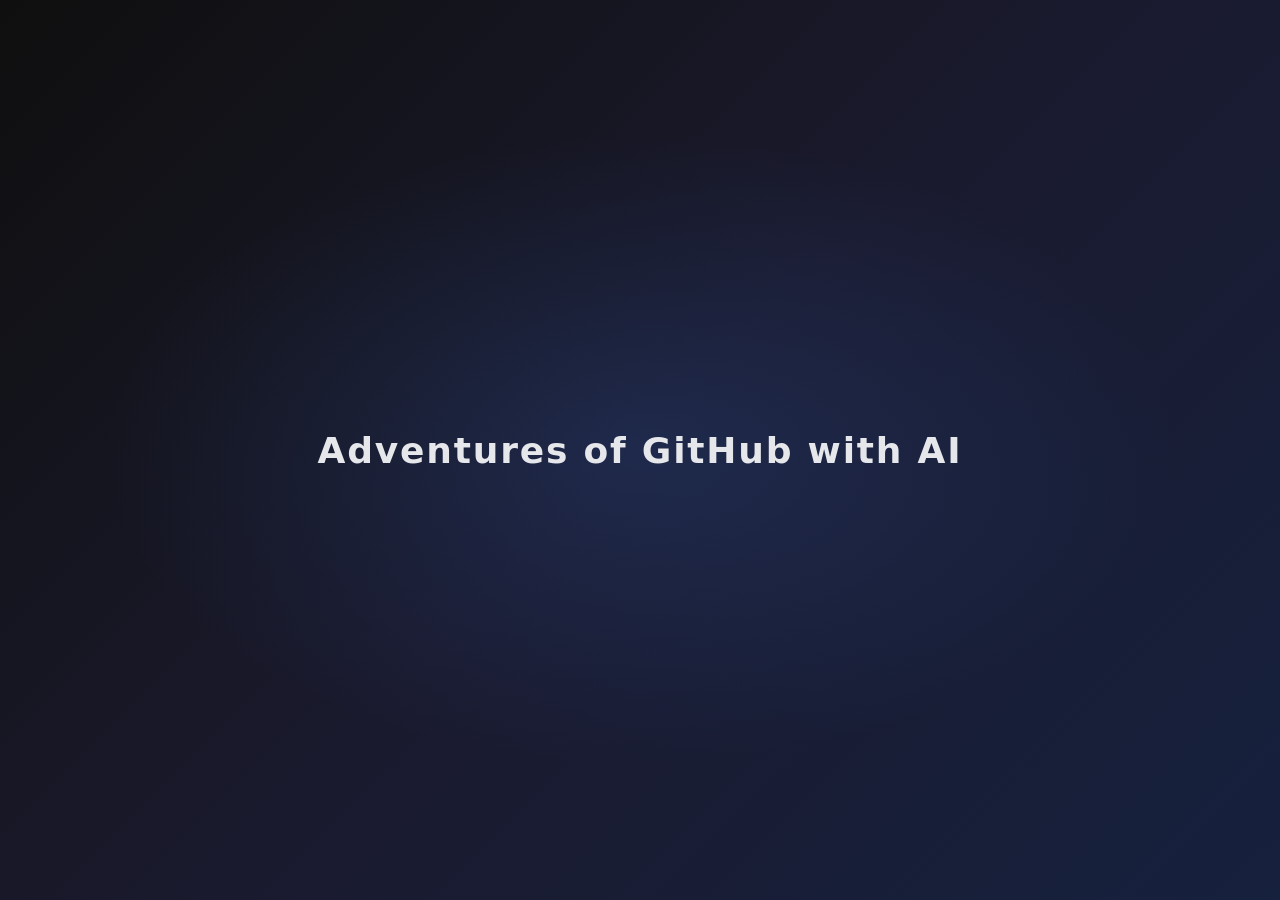
==== src/index.html @ 821e32aa "Reorganize code into src/ folder" ====
<!DOCTYPE html>
<html lang="en">
<head>
  <meta charset="UTF-8">
  <meta name="viewport" content="width=device-width, initial-scale=1.0">
  <title>Adventures of GitHub with AI</title>
  <link rel="stylesheet" href="css/style.css">
</head>
<body>
  <h1>Adventures of GitHub with AI</h1>

  <script src="js/main.js"></script>
</body>
</html>
---- src/css/style.css ----
/* src/css/style.css — styles live inside the src/ folder */
:root {
  --bg: linear-gradient(135deg, #0f0f0f 0%, #1a1a2e 50%, #16213e 100%);
  --accent: #3b82f6;
}

html,
body {
  height: 100%;
  margin: 0;
  padding: 0;
  font-family: system-ui, -apple-system, BlinkMacSystemFont, "Segoe UI", Roboto, sans-serif;
  background:
    radial-gradient(ellipse 60% 50% at 50% 50%, rgba(59, 130, 246, 0.15) 0%, transparent 70%),
    var(--bg);
  color: #e5e7eb;
}

body {
  display: grid;
  place-items: center;
}

h1 {
  font-size: 2.25rem;
  letter-spacing: 0.05em;
}
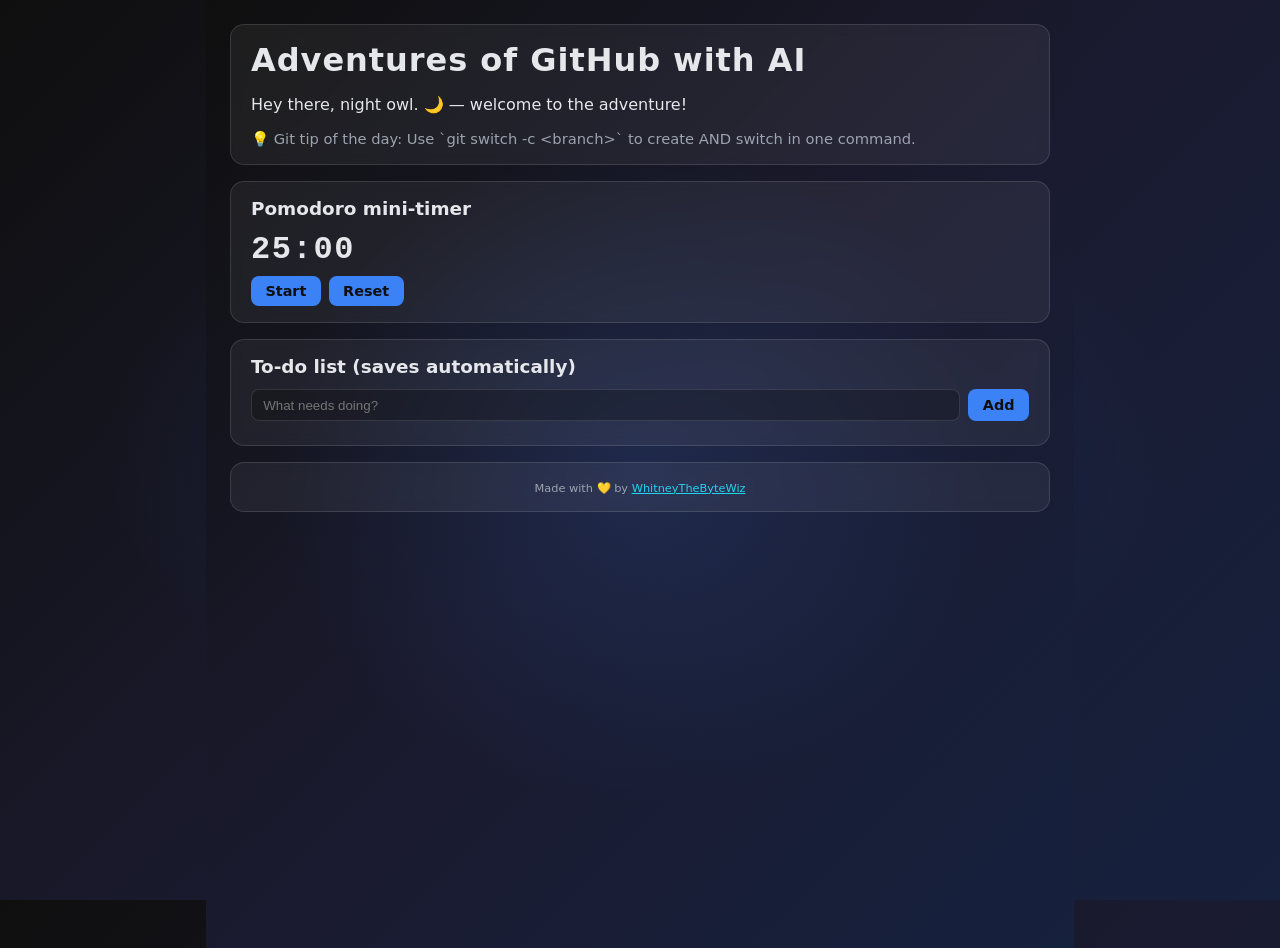
==== commit 3df8258c: "Add 3 MVPs to the adventure site (greeting, pomodoro timer, todo)" ====
--- a/src/index.html
+++ b/src/index.html
@@ -7,7 +7,35 @@
   <link rel="stylesheet" href="css/style.css">
 </head>
 <body>
-  <h1>Adventures of GitHub with AI</h1>
+  <header class="card">
+    <h1>Adventures of GitHub with AI</h1>
+    <p id="greeting">Loading your greeting… 👋</p>
+    <p id="git-tip" class="tip"></p>
+  </header>
+
+  <main>
+    <section class="card">
+      <h2>Pomodoro mini-timer</h2>
+      <div id="timer" class="timer">25:00</div>
+      <div class="controls">
+        <button id="start">Start</button>
+        <button id="reset">Reset</button>
+      </div>
+    </section>
+
+    <section class="card">
+      <h2>To-do list (saves automatically)</h2>
+      <form id="todo-form" autocomplete="off">
+        <input id="todo-input" type="text" placeholder="What needs doing?" />
+        <button type="submit">Add</button>
+      </form>
+      <ul id="todo-list"></ul>
+    </section>
+  </main>
+
+  <footer class="card">
+    <small>Made with 💛 by <a href="https://github.com/WhitneyTheByteWiz">WhitneyTheByteWiz</a></small>
+  </footer>
 
   <script src="js/main.js"></script>
 </body>
--- a/src/css/style.css
+++ b/src/css/style.css
@@ -2,6 +2,11 @@
 :root {
   --bg: linear-gradient(135deg, #0f0f0f 0%, #1a1a2e 50%, #16213e 100%);
   --accent: #3b82f6;
+  --accent2: #22d3ee;
+  --card: rgba(255, 255, 255, 0.06);
+  --border: rgba(255, 255, 255, 0.12);
+  --text: #e5e7eb;
+  --muted: #9ca3af;
 }
 
 html,
@@ -13,15 +18,88 @@
   background:
     radial-gradient(ellipse 60% 50% at 50% 50%, rgba(59, 130, 246, 0.15) 0%, transparent 70%),
     var(--bg);
-  color: #e5e7eb;
+  color: var(--text);
 }
 
 body {
-  display: grid;
-  place-items: center;
+  display: block;
+  max-width: 820px;
+  margin: 0 auto;
+  padding: 1.5rem;
 }
 
-h1 {
-  font-size: 2.25rem;
+/* ---- cards / layout ---- */
+.card {
+  background: var(--card);
+  border: 1px solid var(--border);
+  border-radius: 14px;
+  padding: 1rem 1.25rem;
+  margin-bottom: 1rem;
+  backdrop-filter: blur(6px);
+}
+
+h1 { font-size: 2rem; letter-spacing: 0.03em; margin: 0 0 0.25rem; }
+h2 { font-size: 1.15rem; margin: 0 0 0.75rem; }
+a { color: var(--accent2); }
+.tip { color: var(--muted); font-size: 0.92rem; margin: 0.15rem 0 0; }
+
+/* ---- timer ---- */
+.timer {
+  font-family: ui-monospace, "SF Mono", Menlo, Consolas, monospace;
+  font-size: 2rem;
+  font-weight: 700;
   letter-spacing: 0.05em;
 }
+.controls { display: flex; gap: 0.5rem; margin-top: 0.5rem; }
+
+/* ---- buttons ---- */
+button {
+  background: var(--accent);
+  color: #0f0f0f;
+  border: none;
+  border-radius: 8px;
+  padding: 0.45rem 0.9rem;
+  font: 600 0.9rem system-ui, sans-serif;
+  cursor: pointer;
+  transition: transform 0.05s, filter 0.15s;
+}
+button:hover { filter: brightness(1.1); }
+button:active { transform: scale(0.97); }
+
+/* ---- todo ---- */
+#todo-form { display: flex; gap: 0.5rem; margin-bottom: 0.5rem; }
+#todo-input {
+  flex: 1;
+  background: rgba(0, 0, 0, 0.25);
+  border: 1px solid var(--border);
+  border-radius: 8px;
+  padding: 0.45rem 0.7rem;
+  color: var(--text);
+  outline: none;
+}
+#todo-input:focus { border-color: var(--accent); }
+
+#todo-list {
+  list-style: none;
+  padding: 0;
+  margin: 0;
+  display: flex;
+  flex-direction: column;
+  gap: 0.35rem;
+}
+.todo-item {
+  display: flex;
+  align-items: center;
+  justify-content: space-between;
+  background: rgba(0, 0, 0, 0.2);
+  border-radius: 8px;
+  padding: 0.35rem 0.6rem;
+}
+.todo-item button {
+  background: transparent;
+  color: var(--muted);
+  font-size: 1.1rem;
+}
+
+/* ---- footer ---- */
+footer { text-align: center; color: var(--muted); font-size: 0.85rem; }
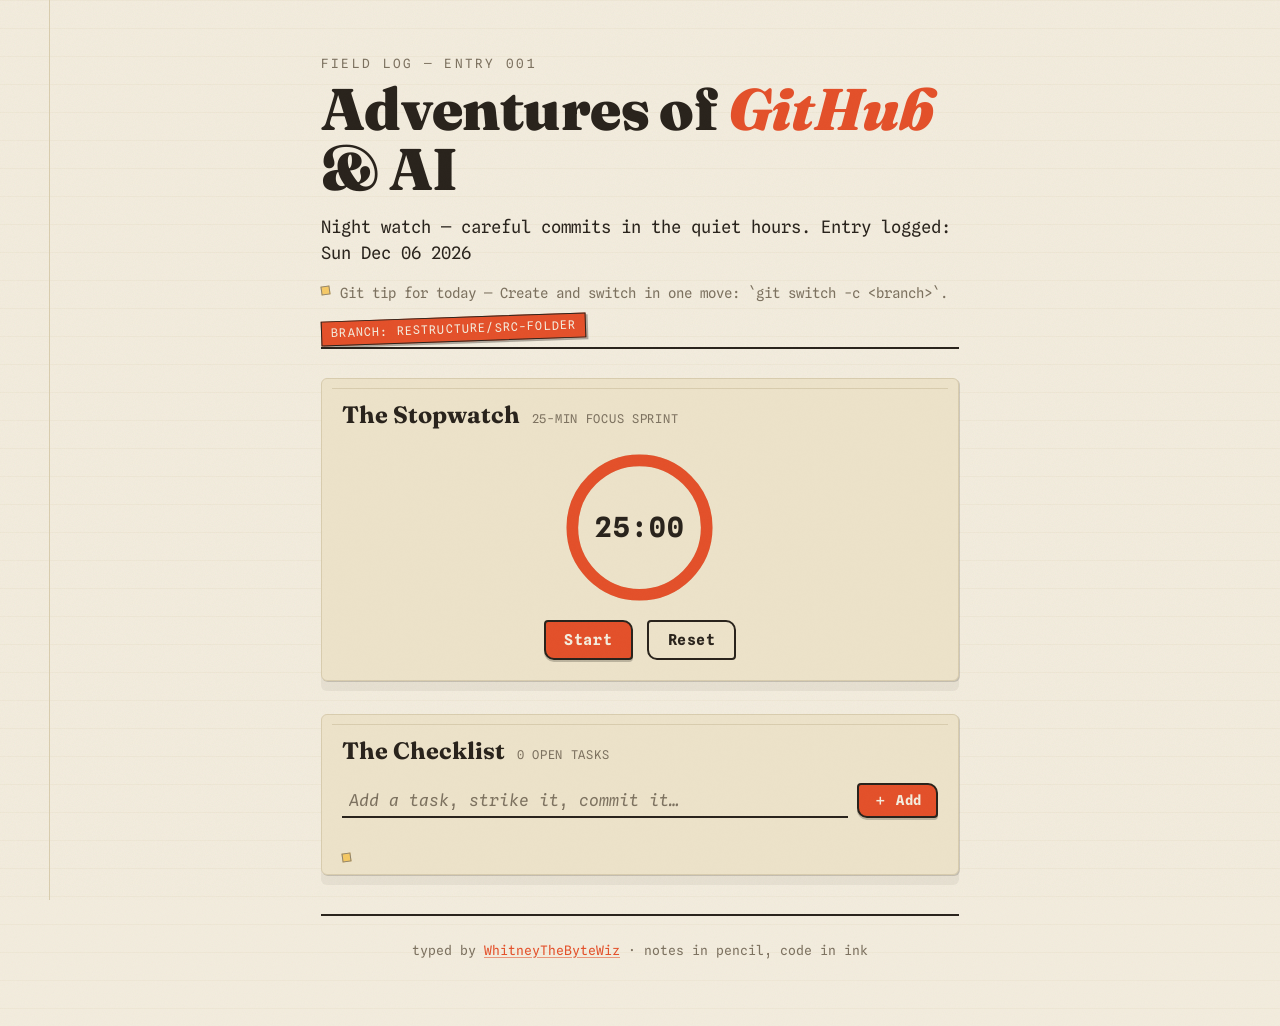
==== commit ccf8b44a: "Redesign site as The Field Log: paper-and-ink UI, stopwatch ring, persistent checklist" ====
--- a/src/index.html
+++ b/src/index.html
@@ -3,38 +3,61 @@
 <head>
   <meta charset="UTF-8">
   <meta name="viewport" content="width=device-width, initial-scale=1.0">
-  <title>Adventures of GitHub with AI</title>
+  <title>Adventures of GitHub with AI — Field Log</title>
+  <link rel="preconnect" href="https://fonts.googleapis.com">
+  <link rel="preconnect" href="https://fonts.gstatic.com" crossorigin>
+  <link href="https://fonts.googleapis.com/css2?family=Fraunces:opsz,wght@9..144,400;9..144,700;9..144,900&family=Spline+Sans+Mono:wght@400;500;700&display=swap" rel="stylesheet">
   <link rel="stylesheet" href="css/style.css">
 </head>
 <body>
-  <header class="card">
-    <h1>Adventures of GitHub with AI</h1>
-    <p id="greeting">Loading your greeting… 👋</p>
-    <p id="git-tip" class="tip"></p>
-  </header>
+  <div class="masthead">
+    <p class="eyebrow">Field Log — Entry 001</p>
+    <h1>Adventures of <span class="accent">GitHub</span> &amp; AI</h1>
+    <p class="logline" id="greeting">Logging in…</p>
+    <p class="margin-note" id="git-tip"></p>
+    <p class="stamp" aria-hidden="true">BRANCH: restructure/src-folder</p>
+  </div>
 
   <main>
-    <section class="card">
-      <h2>Pomodoro mini-timer</h2>
-      <div id="timer" class="timer">25:00</div>
+    <section class="card stopwatch" aria-labelledby="stopwatch-title">
+      <header class="card-label">
+        <h2 id="stopwatch-title">The Stopwatch</h2>
+        <span class="rule">25-min focus sprint</span>
+      </header>
+
+      <div class="dial">
+        <svg class="ring" viewBox="0 0 120 120" role="img" aria-label="Time remaining ring">
+          <circle class="ring-track" cx="60" cy="60" r="52" />
+          <circle class="ring-progress" id="ring-progress" cx="60" cy="60" r="52" />
+        </svg>
+        <span class="dial-time" id="timer">25:00</span>
+      </div>
+
       <div class="controls">
-        <button id="start">Start</button>
-        <button id="reset">Reset</button>
+        <button class="btn primary" id="start" type="button">Start</button>
+        <button class="btn ghost" id="reset" type="button">Reset</button>
       </div>
     </section>
 
-    <section class="card">
-      <h2>To-do list (saves automatically)</h2>
+    <section class="card checklist" aria-labelledby="checklist-title">
+      <header class="card-label">
+        <h2 id="checklist-title">The Checklist</h2>
+        <span class="rule" id="todo-count">0 open tasks</span>
+      </header>
+
       <form id="todo-form" autocomplete="off">
-        <input id="todo-input" type="text" placeholder="What needs doing?" />
-        <button type="submit">Add</button>
+        <label class="sr-only" for="todo-input">New checklist item</label>
+        <input id="todo-input" type="text" placeholder="Add a task, strike it, commit it…" />
+        <button class="btn primary small" type="submit" aria-label="Add task">＋ Add</button>
       </form>
+
       <ul id="todo-list"></ul>
+      <p class="margin-note kudos" id="todo-kudos"></p>
     </section>
   </main>
 
-  <footer class="card">
-    <small>Made with 💛 by <a href="https://github.com/WhitneyTheByteWiz">WhitneyTheByteWiz</a></small>
+  <footer class="colophon">
+    <p>typed by <a href="https://github.com/WhitneyTheByteWiz">WhitneyTheByteWiz</a> · notes in pencil, code in ink</p>
   </footer>
 
   <script src="js/main.js"></script>
--- a/src/css/style.css
+++ b/src/css/style.css
@@ -1,105 +1,433 @@
-/* src/css/style.css — styles live inside the src/ folder */
+/* ============================================================
+   Adventures of GitHub with AI — "The Field Log"
+   Warm paper & ink. Logbook, not landing page.
+   ============================================================ */
+
 :root {
-  --bg: linear-gradient(135deg, #0f0f0f 0%, #1a1a2e 50%, #16213e 100%);
-  --accent: #3b82f6;
-  --accent2: #22d3ee;
-  --card: rgba(255, 255, 255, 0.06);
-  --border: rgba(255, 255, 255, 0.12);
-  --text: #e5e7eb;
-  --muted: #9ca3af;
-}
+  /* paper & ink */
+  --paper:      #f3ecdd;   /* aged stock */
+  --paper-2:    #ece2c9;   /* worn index card */
+  --ink:        #2a241d;
+  --ink-soft:   #7d7260;
+  --rule:       #d8ccae;   /* ruled lines */
+  --accent:     #e3512b;   /* vermilion stamp ink */
+  --highlighter:#f6c453;   /* yellow felt-tip */
+  --check:      #2e7d5b;   /* checked-off green */
+
+  /* paper grain (tiny inline SVG noise) */
+  --grain: url("data:image/svg+xml,%3Csvg xmlns='http://www.w3.org/2000/svg' width='140' height='140'%3E%3Cfilter id='n'%3E%3CfeTurbulence type='fractalNoise' baseFrequency='0.9' numOctaves='2'/%3E%3C/filter%3E%3Crect width='140' height='140' filter='url(%23n)' opacity='0.05'/%3E%3C/svg%3E");
+
+  --font-display: "Fraunces", "Times New Roman", serif;
+  --font-mono:    "Spline Sans Mono", "Courier New", monospace;
+
+  --ring-c: 2 * 3.14159265 * 52; /* circumference of the stopwatch ring */
+}
+
+/* ============ base ============ */
+*,
+*::before,
+*::after { box-sizing: border-box; }
 
 html,
 body {
-  height: 100%;
   margin: 0;
   padding: 0;
-  font-family: system-ui, -apple-system, BlinkMacSystemFont, "Segoe UI", Roboto, sans-serif;
-  background:
-    radial-gradient(ellipse 60% 50% at 50% 50%, rgba(59, 130, 246, 0.15) 0%, transparent 70%),
-    var(--bg);
-  color: var(--text);
+  min-height: 100%;
+  background-color: var(--paper);
+  background-image:
+    var(--grain),
+    linear-gradient(rgba(216, 204, 174, 0.16) 1px, transparent 1px);
+  background-size: 140px 140px, 100% 28px;
+  color: var(--ink);
+  font-family: var(--font-mono);
+  font-size: 1.02rem;
+  line-height: 1.5;
 }
 
 body {
-  display: block;
-  max-width: 820px;
+  position: relative;
+  max-width: 720px;
   margin: 0 auto;
-  padding: 1.5rem;
-}
-
-/* ---- cards / layout ---- */
+  padding: clamp(1.5rem, 6vh, 4rem) clamp(1rem, 5vw, 2.5rem) 3rem;
+}
+
+body::before {
+  /* ruled margin on the left, like a notebook */
+  content: "";
+  position: fixed;
+  top: 0;
+  bottom: 0;
+  left: clamp(1.25rem, 4vw, 3rem);
+  border-left: 1px solid var(--rule);
+}
+
+a {
+  color: var(--accent);
+  text-decoration-color: rgba(227, 81, 43, 0.55);
+  text-underline-offset: 0.18em;
+}
+
+::selection { background: var(--highlighter); color: var(--ink); }
+
+/* grain overlay above everything */
+body::after {
+  content: "";
+  position: fixed;
+  inset: 0;
+  background: var(--grain);
+  background-size: 140px 140px;
+  opacity: 0.08;
+  pointer-events: none;
+  z-index: 5;
+}
+
+/* ============ masthead ============ */
+.masthead { padding-bottom: 0.25rem; border-bottom: 2px solid var(--ink); }
+
+.eyebrow {
+  margin: 0 0 0.4rem;
+  font-size: 0.78rem;
+  letter-spacing: 0.18em;
+  text-transform: uppercase;
+  color: var(--ink-soft);
+}
+
+h1 {
+  font-family: var(--font-display);
+  font-weight: 900;
+  font-size: clamp(2.1rem, 7vw, 3.6rem);
+  line-height: 1.02;
+  letter-spacing: -0.01em;
+  margin: 0;
+}
+
+.accent {
+  position: relative;
+  color: var(--accent);
+  font-style: italic;
+}
+.accent::after {
+  content: "";
+  position: absolute;
+  left: 0;
+  right: -0.08em;
+  bottom: 0.1em;
+  height: 0.32em;
+  background: var(--highlighter);
+  z-index: -1;
+  transform: rotate(-1.5deg);
+}
+
+.logline {
+  margin: 0.9rem 0 0;
+  font-size: 1.05rem;
+  color: var(--ink);
+}
+
+.margin-note {
+  margin: 1rem 0 0.5rem;
+  font-size: 0.86rem;
+  color: var(--ink-soft);
+  position: relative;
+  padding-left: 1.15rem;
+}
+.margin-note::before {
+  content: "";
+  position: absolute;
+  left: 0;
+  top: 0.28em;
+  width: 0.55rem;
+  height: 0.55rem;
+  border: 1.5px solid var(--ink-soft);
+  transform: rotate(-8deg);
+  background: var(--highlighter);
+  opacity: 0.85;
+}
+
+.stamp {
+  display: inline-block;
+  font-size: 0.72rem;
+  letter-spacing: 0.1em;
+  text-transform: uppercase;
+  color: var(--paper);
+  background: var(--accent);
+  border: 1px solid var(--ink);
+  padding: 0.16rem 0.55rem;
+  transform: rotate(-2deg);
+  box-shadow: 2px 2px 0 rgba(42, 36, 29, 0.35);
+  margin: 0.35rem 0 0.1rem;
+}
+
+/* ============ cards ============ */
 .card {
-  background: var(--card);
-  border: 1px solid var(--border);
-  border-radius: 14px;
-  padding: 1rem 1.25rem;
-  margin-bottom: 1rem;
-  backdrop-filter: blur(6px);
-}
-
-h1 { font-size: 2rem; letter-spacing: 0.03em; margin: 0 0 0.25rem; }
-h2 { font-size: 1.15rem; margin: 0 0 0.75rem; }
-a { color: var(--accent2); }
-.tip { color: var(--muted); font-size: 0.92rem; margin: 0.15rem 0 0; }
-
-/* ---- timer ---- */
-.timer {
-  font-family: ui-monospace, "SF Mono", Menlo, Consolas, monospace;
-  font-size: 2rem;
+  background: var(--paper-2);
+  border: 1px solid var(--rule);
+  border-radius: 6px;
+  padding: 1.1rem 1.25rem 1.25rem;
+  margin: 1.75rem 0 2rem;
+  position: relative;
+  box-shadow:
+    1px 1px 0 rgba(42, 36, 29, 0.18),
+    0 10px 0 rgba(42, 36, 29, 0.06);
+}
+
+.card::before {
+  /* ledger rule under the top edge */
+  content: "";
+  position: absolute;
+  top: 0.55rem;
+  left: 0.6rem;
+  right: 0.6rem;
+  border-bottom: 1px solid var(--rule);
+  pointer-events: none;
+}
+
+.card-label { display: flex; align-items: baseline; gap: 0.7rem; }
+
+.card-label h2 {
+  font-family: var(--font-display);
   font-weight: 700;
-  letter-spacing: 0.05em;
-}
-.controls { display: flex; gap: 0.5rem; margin-top: 0.5rem; }
-
-/* ---- buttons ---- */
-button {
+  font-size: 1.45rem;
+  margin: 0;
+}
+
+.rule {
+  font-size: 0.74rem;
+  letter-spacing: 0.06em;
+  text-transform: uppercase;
+  color: var(--ink-soft);
+}
+
+/* ============ stopwatch ============ */
+.dial {
+  position: relative;
+  width: 9.5rem;
+  height: 9.5rem;
+  margin: 1.1rem auto 0.9rem;
+}
+
+.ring { width: 100%; height: 100%; }
+
+.ring-track,
+.ring-progress {
+  fill: none;
+  stroke-width: 9;
+}
+
+.ring-track {
+  stroke: var(--rule);
+  stroke-linecap: round;
+}
+
+.ring-progress {
+  stroke: var(--accent);
+  stroke-linecap: round;
+  stroke-dasharray: 327 327;
+  transform: rotate(-90deg);
+  transform-origin: center;
+  transition: stroke-dashoffset 0.45s linear;
+}
+
+.dial-time {
+  position: absolute;
+  inset: 0;
+  display: grid;
+  place-items: center;
+  font-size: 1.7rem;
+  font-weight: 700;
+  letter-spacing: 0.04em;
+  font-variant-numeric: tabular-nums;
+  color: var(--ink);
+}
+
+/* ============ buttons ============ */
+.btn {
+  font-family: var(--font-mono);
+  font-weight: 700;
+  font-size: 0.92rem;
+  letter-spacing: 0.04em;
+  border: 2px solid var(--ink);
+  background: transparent;
+  color: var(--ink);
+  padding: 0.55rem 1.15rem;
+  border-radius: 4px 10px 4px 10px;
+  cursor: pointer;
+  transition: transform 0.08s, box-shadow 0.15s, background 0.15s;
+}
+
+.btn.primary {
   background: var(--accent);
-  color: #0f0f0f;
-  border: none;
-  border-radius: 8px;
-  padding: 0.45rem 0.9rem;
-  font: 600 0.9rem system-ui, sans-serif;
-  cursor: pointer;
-  transition: transform 0.05s, filter 0.15s;
-}
-button:hover { filter: brightness(1.1); }
-button:active { transform: scale(0.97); }
-
-/* ---- todo ---- */
-#todo-form { display: flex; gap: 0.5rem; margin-bottom: 0.5rem; }
+  color: var(--paper);
+  border-color: var(--ink);
+  box-shadow: 0 2px 0 rgba(42, 36, 29, 0.25);
+}
+.btn.primary:hover { filter: brightness(1.06); }
+.btn.primary.running { background: var(--ink); color: var(--paper); }
+
+.btn.ghost { background: transparent; }
+.btn.small { padding: 0.4rem 0.85rem; font-size: 0.84rem; }
+
+.btn:active { transform: translateY(1px) scale(0.98); }
+
+.controls {
+  display: flex;
+  justify-content: center;
+  gap: 0.85rem;
+}
+
+/* ============ checklist ============ */
+#todo-form {
+  display: flex;
+  gap: 0.6rem;
+  margin: 0.9rem 0 1rem;
+}
+
 #todo-input {
   flex: 1;
-  background: rgba(0, 0, 0, 0.25);
-  border: 1px solid var(--border);
-  border-radius: 8px;
-  padding: 0.45rem 0.7rem;
-  color: var(--text);
+  font-family: var(--font-mono);
+  font-size: 1rem;
+  color: var(--ink);
+  background: transparent;
+  border: none;
+  border-bottom: 2px solid var(--ink);
+  padding: 0.35rem 0.4rem;
+  border-radius: 0;
   outline: none;
 }
-#todo-input:focus { border-color: var(--accent); }
+#todo-input::placeholder { color: var(--ink-soft); font-style: italic; }
+#todo-input:focus {
+  border-bottom-color: var(--accent);
+  box-shadow: 0 2px 0 rgba(227, 81, 43, 0.25);
+}
 
 #todo-list {
   list-style: none;
-  padding: 0;
   margin: 0;
-  display: flex;
-  flex-direction: column;
-  gap: 0.35rem;
-}
+  padding: 0.35rem 0;
+}
+
 .todo-item {
   display: flex;
   align-items: center;
-  justify-content: space-between;
-  background: rgba(0, 0, 0, 0.2);
-  border-radius: 8px;
-  padding: 0.35rem 0.6rem;
-}
-.todo-item button {
+  gap: 0.7rem;
+  line-height: 1.45;
+  position: relative;
+  animation: ink-in 0.28s ease-out;
+}
+.todo-item + .todo-item { margin-top: 0.58rem; }
+
+.todo-check {
+  width: 1.15rem;
+  height: 1.15rem;
+  border: 1.5px solid var(--ink);
   background: transparent;
-  color: var(--muted);
-  font-size: 1.1rem;
-}
-
-/* ---- footer ---- */
-footer { text-align: center; color: var(--muted); font-size: 0.85rem; }
+  border-radius: 3px;
+  flex: 0 0 auto;
+  cursor: pointer;
+  transition: background 0.15s, transform 0.08s;
+}
+.todo-item.done .todo-check {
+  background: var(--check);
+}
+.todo-item.done .todo-check::after {
+  content: "\2713";
+  position: absolute;
+  inset: 0;
+  display: grid;
+  place-items: center;
+  font-size: 0.72rem;
+  color: var(--paper);
+}
+
+.todo-text { flex: 1; word-break: break-word; }
+.todo-item.done .todo-text {
+  text-decoration: line-through;
+  text-decoration-color: var(--ink-soft);
+  color: var(--ink-soft);
+}
+
+.todo-del {
+  border: none;
+  background: transparent;
+  color: var(--accent);
+  font-size: 1.05rem;
+  line-height: 1;
+  padding: 0 0.2rem;
+  cursor: pointer;
+  opacity: 0.55;
+}
+.todo-item:hover .todo-del,
+.todo-del:focus-visible { opacity: 1; }
+
+#todo-count {
+  font-size: 0.74rem;
+  letter-spacing: 0.06em;
+  text-transform: uppercase;
+  color: var(--ink-soft);
+}
+
+.kudos { margin-top: 0.2rem; }
+
+/* ============ footer ============ */
+.colophon {
+  text-align: center;
+  font-size: 0.8rem;
+  color: var(--ink-soft);
+  border-top: 2px solid var(--ink);
+  margin-top: 2.4rem;
+  padding: 0.7rem 0 0.2rem;
+}
+
+/* ============ motion ============ */
+@media (prefers-reduced-motion: no-preference) {
+  .masthead,
+  .card,
+  .colophon {
+    animation: ink-in 0.55s cubic-bezier(0.22, 0.9, 0.3, 1) backwards;
+  }
+  .checklist { animation-delay: 0.09s; }
+
+  .stamp { animation: stamp-pop 0.34s ease-out 0.45s backwards; }
+}
+
+@keyframes ink-in {
+  from {
+    opacity: 0;
+    transform: translateY(14px) rotate(0.6deg);
+  }
+}
+
+@keyframes stamp-pop {
+  from {
+    opacity: 0;
+    transform: scale(1.6) rotate(-14deg);
+  }
+}
+
+@media (prefers-reduced-motion: reduce) {
+  .card { animation: none; }
+  body::after { opacity: 0.03; }
+}
+
+/* ============ accessibility ============ */
+.sr-only {
+  position: absolute;
+  width: 1px;
+  height: 1px;
+  margin: -1px;
+  padding: 0;
+  overflow: hidden;
+  clip: rect(0 0 0 0);
+  white-space: nowrap;
+}
+
+:focus-visible {
+  outline: 2px solid var(--accent);
+  outline-offset: 2px;
+}
+
+@media (max-width: 520px) {
+  body { padding-inline: 1rem; }
+  .controls, #todo-form { flex-wrap: wrap; }
+  .dial { transform: scale(0.9); }
+}
